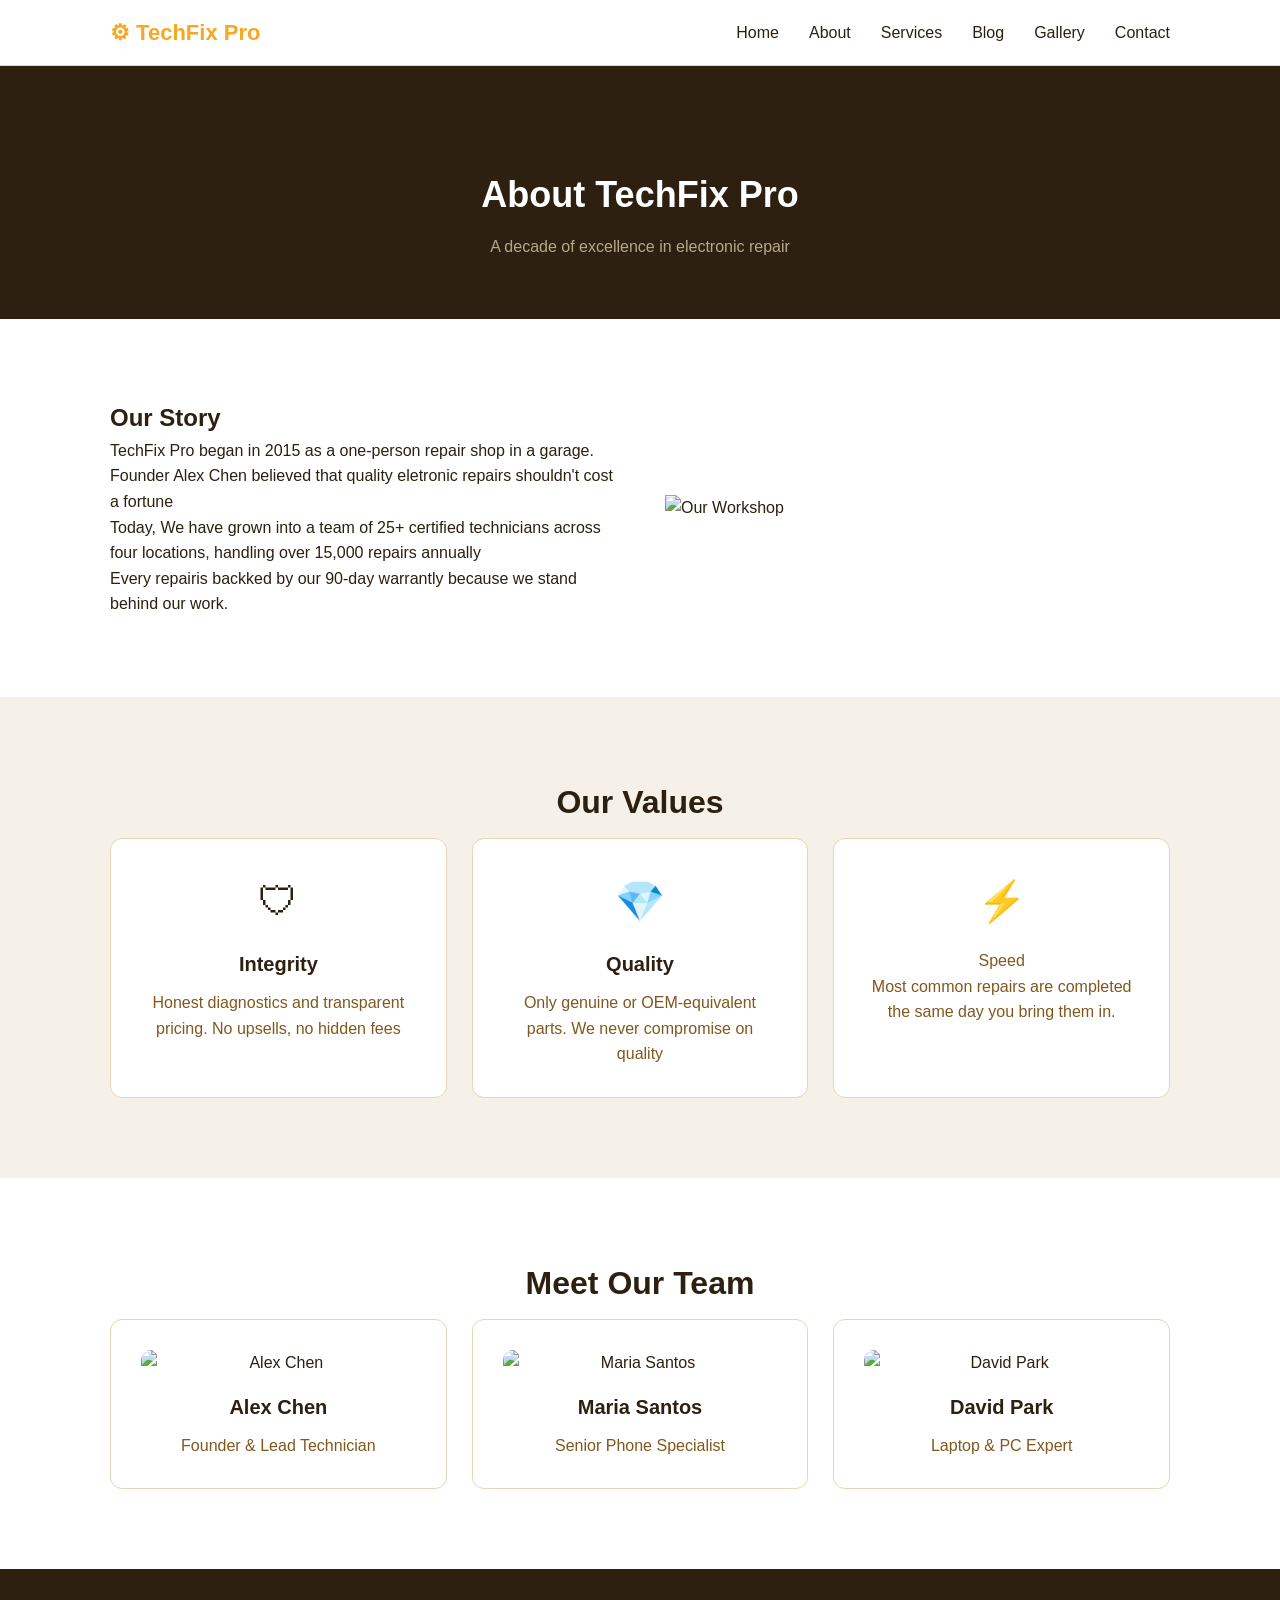
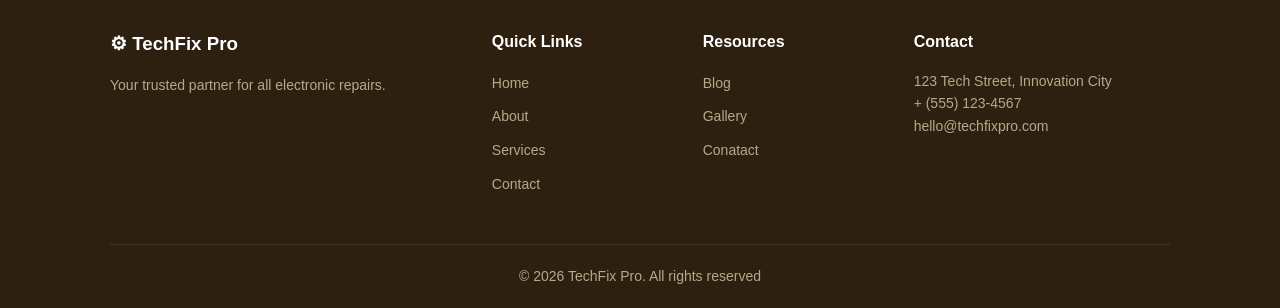
==== about.html @ e4a12e80 "Add files via upload" ====
<!DOCTYPE html>
<html lang="en">
<head>
    <meta charset="UTF-8">
    <meta name="viewport" content="width=device-width, initial-scale=1.0">
    <title>About Us - TechFix Pro</title>
     <link rel="stylesheet" href="style.css">
</head>
<body>
    
    <!-- Naviagtions -->
     <nav class="navbar">
        <div class="container nav-container">
            <a href="index.html" class="logo">&#9881; TechFix Pro</a>
            <ul class="nav-links">
                <li><a href="index.html">Home</a></li>
                <li><a href="about.html">About</a></li>
                <li><a href="services.html">Services</a></li>
                <li><a href="blog.html">Blog</a></li>
                <li><a href="gallery.html">Gallery</a></li>
                <li><a href="contact.html">Contact</a></li>
            </ul>
        </div>
     </nav>

     <!-- Header Section -->
      <header class="page-header">
        <div class="container">
            <h1>About TechFix Pro</h1>
            <p>A decade of excellence in electronic repair</p>
        </div>
      </header>

      <!-- Our Story Section -->
    <section class="section">
        <div class="container">
            <div class="two-col">
                <div>
                    <h2>Our Story</h2>
                    <p>TechFix Pro began in 2015 as a one-person repair shop in a garage. Founder Alex Chen believed that quality eletronic repairs shouldn't cost a fortune</p>
                    <p>Today, We have grown into a team of 25+ certified technicians across four locations, handling over 15,000 repairs annually</p>
                    <p>Every repairis backked by our 90-day warrantly because we stand behind our work.</p>
                </div>
                <div>
                    <img src="img/sbj jr.jpg" alt="Our Workshop">
                </div>
            </div>
        </div>
    </section>

    <!-- Our Values Section -->
     <section class="section" style="background: var(--light-gray);">
        <div class="container">
            <h2 class="section-title">Our Values</h2>
            <div class="card-grid three-col">
                <div class="card">
                    <div class="card-icon">&#128737;</div>
                    <h3>Integrity</h3>
                    <p>Honest diagnostics and transparent pricing. No upsells, no hidden fees</p>
                </div>
                <div class="card">
                    <div class="card-icon">&#128142;</div>
                    <h3>Quality</h3>
                    <p>Only genuine or OEM-equivalent parts. We never compromise on quality</p>
                </div>
                <div class="card">
                    <div class="card-icon">&#9889;</div>
                    <p>Speed</p>
                    <p>Most common repairs are completed the same day you bring them in.</p>
                </div>
            </div>
        </div>
     </section>
     
     <!-- Meet Our Team Section -->
    <section class="section">
        <div class="container">
            <h2 class="section-title">Meet Our Team</h2>
            <div class="card-grid three-col">
                <div class="card">
                    <img src="img/sbj jr5.jpg" alt="Alex Chen" style="border-radius: 10px; margin-bottom: 15px;">
                    <h3>Alex Chen</h3>
                    <p>Founder & Lead Technician</p>
                </div>
                <div class="card">
                    <img src="img/sbj jr 6.jpg" alt="Maria Santos" style="border-radius: 10px; margin-bottom: 15px;">
                    <h3>Maria Santos</h3>
                    <p>Senior Phone Specialist</p>
                </div>
                <div class="card">
                    <img src="img/sbj jr 7.jpg" alt="David Park" style="border-radius: 10px; margin-bottom: 15px;">
                    <h3>David Park</h3>
                    <p>Laptop & PC Expert</p>
                </div>
            </div>
        </div>
    </section>

    <!-- Footer Section -->
    <footer class="footer">
        <div class="container">
            <div class="footer-grid">
                <div class="footer-brand">
                    <h3>&#9881; TechFix Pro</h3>
                    <p>Your trusted partner for all electronic repairs.</p>
                </div>
                <div class="footer-links">
                    <h4>Quick Links</h4>
                    <ul>
                        <li><a href="index.html">Home</a></li>
                        <li><a href="about.html">About</a></li>
                        <li><a href="services.html">Services</a></li>
                        <li><a href="contact.html">Contact</a></li>
                    </ul>
                </div>
                <div class="footer-links">
                   <h4>Resources</h4>
                   <ul>
                      <li><a href="blog.html">Blog</a></li>
                      <li><a href="gallery.html">Gallery</a></li>
                      <li><a href="contact.html">Conatact</a></li>
                    </ul>
                </div>
                <div class="footer-contact">
                    <h4>Contact</h4>
                    <p>123 Tech Street, Innovation City</p>
                    <p>+ (555) 123-4567</p>
                    <p>hello@techfixpro.com</p>
                </div>
             </div>
             <div class="footer-bottom">
                <p>&copy; 2026 TechFix Pro. All rights reserved</p>
            </div>
        </div>
   </footer>

</body>
</html>
---- style.css ----
/* CSS Variables */
:root {
    --primary: #f8A725;
    --primary-dark: #c68623;
    --dark: #2d2010;
    --gray: #80581D;
    --light-gray: #f5f0e8;
    --white: #ffffff;
    --border: #e8d5b5;
}

/* Base Style */
*{
    margin: 0%;
    padding: 0%;
    box-sizing: border-box;
}

body {
    font-family: 'Segoe UI', Tahoma, Geneva, Verdana, sans-serif;
    color: var(--dark);
    line-height: 1.6;
}

img {
    max-width: 100%;
    display: block;
}

a {
    text-decoration: none;
    color: inherit;
}

/* Containers */
.container {
    max-width: 1100px;
    margin: 0 auto;
    padding: 0 20px;
}

/* Buttons */
.btn {
    display: inline-block;
    padding: 12px 28px;
    background: var(--primary);
    color: var(--white);
    border-radius: 6px;
    font-weight: 600;
    border: 2px solid var(--primary);
    margin: 5px;
}

.btn:hover{
    background: var(--primary-dark);
    border-color: var(--primary-dark);
}

.btn-outline{
    background: transparent;
    color: var(--white);
    border: 2px solid var(--white);
}

.btn-outline:hover{
    background: var(--white);
    color: var(--dark);
}

/* Naviagtion */
.navbar{
    background: var(--white);
    border-bottom: 1px solid var(--border);
    padding: 15px 0;
}

.nav-container {
    display: flex;
    justify-content: space-between;
    align-items: center;
}

.logo {
    font-size: 22px;
    font-weight: 800;
    color: var(--primary);
}

.nav-links{
    list-style: none;
    display: flex;
    gap: 30px;
}

.nav-links a{
    color: var(--dark);
    font-weight: 500;
}

.nav-links a:hover{
    color: var(--primary);
}

/* Hero Section */
.hero {
    background: linear-gradient(135deg, var(--dark) 0%, var(--gray) 100%);
    color: var(--white);
    text-align: center;
    padding: 100px 20px;
}

.hero h1{
    font-size: 42px;
    margin-bottom: 15px;
}

.hero p{
    font-size: 18px;
    max-width: 600px;
    margin: 0 auto 30px;
    opacity: 0.9;
}

/* Section Styles */
.section {
    padding: 80px 0;
}

.section-title {
    text-align: center;
    font-size: 32px;
    margin-bottom: 10px;
}

.section-subtitle{
    text-align: center;
    color: var(--gray);
    margin-bottom: 50px;
}

/* Card Grid */
.card-grid {
    display: grid;
    gap: 25px;
}

.three-col {
    grid-template-columns: repeat(3, 1fr);
}

.two-col {
    grid-template-columns: repeat(2, 1fr);
}

/* -----Cards-------- */
.card {
    background: var(--white);
    border: 1px solid var(--border);
    border-radius: 12px;
    padding: 30px;
    text-align: center;
}

.card:hover {
    box-shadow: 0 5px 20px rgba(45, 32, 16, 0.1);
}

.card-icon {
    font-size: 40px;
    margin-bottom: 15px;
}

.card h3 {
    font-size: 20px;
    margin-bottom: 10px;
}

.card p {
    color: var(--gray);
}

/* ----News Cards----- */
.new-card {
    padding: 0;
    overflow: hidden;
    text-align: left;
}

.new-card img {
    width: 100%;
    height: 200px;
    object-fit: cover;
}

.card-body {
    padding: 20px;
}

.tag {
    display: inline-block;
    background: var(--primary);
    color: var(--white);
    padding: 4px 12px;
    border-radius: 20px;
    font-size: 12px;
    font-weight: 600;
    text-transform: uppercase;
}

.card-body h3{
    margin: 10px 0;
}

.card-body a {
    color: var(--primary);
    font-weight: 600;
}

/* -----About Section------ */
.about-section {
    background: var(--light-gray);
}

.two-col {
    display: grid;
    grid-template-columns: 1fr 1fr;
    gap: 50px;
    align-items: center;
}

.about-text h2 {
    font-size: 32px;
    margin-bottom: 15px;
}

.about-text p {
    color: var(--gray);
    margin-bottom: 15px;
}

.feature-list {
    list-style: none;
    margin: 20px 0;
}

.feature-list li {
    padding: 8px 0;
    color: var(--dark);
}

.about-image img {
    border-radius: 12px;
    box-shadow: 0 10px 30px rgba(0, 0, 0, 0.1);
}

/* ----Newslettter----- */
.newsletter {
    background: var(--primary);
    color: var(--white);
    text-align: center;
    padding: 60px 20px;
}

.newsletter h2 {
    font-size: 28px;
    margin-bottom: 10px;
}

.newsletter p {
    margin-bottom: 25px;
    opacity: 0.9;
}

.newsletter form {
    display: flex;
    justify-content: center;
    gap: 10px;
    flex-wrap: wrap;
}

.newsletter input {
    padding: 12px 20px;
    border: none;
    border-radius: 6px;
    width: 300px;
    font-size: 16px;
}

/* ----Testimonials---- */
.testimonials {
    background: var(--light-gray);
}

.testimonials-card {
    text-align: left;
}

.quote {
    font-size: italic;
    color: var(--dark);
    margin-bottom: 15px;
}

.author {
    font-weight: 700;
    color: var(--primary-dark);
}

/* ---Cilents----- */
.cilents {
    text-align: center;
}

.cilent-logos {
    display: flex;
    justify-content: center;
    gap: 40px;
    flex-wrap: wrap;
    margin-top: 30px;
}

.cilent-logos span {
    font-size: 18px;
    font-weight: 700;
    color: var(--gray);
    opacity: 0.6;
}

/* --- Footer ----- */
.footer {
    background: var(--dark);
    color: var(--white);
    padding: 60px 0 20px;
}

.footer-grid {
    display: grid;
    grid-template-columns: 2fr 1fr 1fr 1.5fr;
    gap: 40px;
    margin-bottom: 40px;
}

.footer h3, .footer h4 {
    margin-bottom: 15px;
}

.footer p {
    color: #b8a88a;
    font-size: 14px;
}

.footer-links ul {
    list-style: none;
}

.footer-links li {
    margin-bottom: 8px;
}

.footer-links a {
    color: #b8a88a;
    font-size: 14px;
}

.footer-links a:hover {
    color: var(--primary);
}

.footer-bottom {
    border-top: 1px solid rgba(255, 255, 255, 0.1);
    padding-top: 20px;
    text-align: center;
}

/* -----Page Header (for innner pages)----- */
.page-header {
    background: var(--dark);
    color: var(--white);
    text-align: center;
    padding: 100px 20px 60px;
}

.page-header h1 {
    font-size: 36px;
    margin-bottom: 10px;
}

.page-header p {
    color: #b8a88a;
}

/* ----Services Page----- */
.service-detail {
    padding: 60px 0;
}

.service-detail:nth-child(even) {
    background: var(--light-gray);
}

.service-detail h2 {
    font-size: 26px;
    margin-bottom: 15px;
}

.service-detail p {
    color: var(--gray);
    margin-bottom: 15px;
}

.detail-list{
    list-style: none;
    margin: 15px 0 25px;
}


.detail-list li {
    padding: 6px 0;
    color: var(--dark);
}

.detail-list li::before {
    content: "¹4";
    color: var(--primary);
}

.price-tag {
    display: inline-block;
    background: var(--primary);
    color: var(--white);
    padding: 6px 16px;
    border-radius: 20px;
    font-weight: 700;
    font-size: 14px;
    margin-bottom: 15px ;
}

/* Pricing Cards */
.pricing-grid {
    display: grid;
    grid-template-columns: repeat(3, 1fr);
    gap: 25px;
    margin-top: 40px;
}

.pricing-card {
    background: var(--white);
    border: 2px solid var(--border);
    border-radius: 12px;
    padding: 35px 25px;
    text-align: center;
}

.pricing-card featured {
    border-color: var(--primary);
    position: relative;
}

.featured-badge {
    position: absolute;
    top: -12px;
    left: 50%;
    transform: translate(-50%);
    background: var(--primary);
    color: var(--white);
    padding: 5px 15px;
    border-radius: 20px;
    font-size: 12px;
    font-weight: 700;
}

.pricing-card .price {
    font-size: 36px;
    font-weight: 800;
    color: var(--primary);
}

.pricing-card .price span {
    font-size: 16px;
    color: var(--gray);
    font-weight: 400;
}

.pricing-features {
    list-style: none;
    text-align: left;
    margin: 20px 0;
}

.pricing-features li {
    padding: 10px 0;
    border-bottom: 1px solid var(--border);
    font-size: 14px;
}

/* --Blog Page---- */
.blog-grid {
    display: grid;
    grid-template-columns: 2fr 1fr;
    gap: 40px;
}

.blog-posts {
    display: flex;
    grid-template-columns: 1fr 2fr;
    flex-direction: column;
    gap: 0px;
    background: var(--white);
    border: 1px Solid var(--border);
    border-radius: 12px;
    overflow: hidden;
}

.blog-post img {
    width: 60%;
    height: 70%;
    object-fit: flex;
}

.blog-post-content {
    padding: 20px;
}

.sidebar {
    background: var(--white);
    border: 1px solid var(--border);
    border-radius: 12px;
    padding: 25px;
    height: fit-content;
}

.sidebar h3 {
    margin-bottom: 15px;
    padding-bottom: 10px;
}

.sidebar ul {
    list-style: none;
}

.sidebar li {
    padding: 8px 0;
    border-bottom: 1px solid var(--light-gray);
}

.sidebar a {
    color: var(--gray);
    font-size: 14px;
}

.sidebar a:hover {
    color: var(--primary);
}

/* ---Gallery Page--- */
.gallery-grid {
    display: grid;
    grid-template-columns: repeat(3, 1fr);
    gap: 15px;
}

.gallery-item {
    border-radius: grid;
    overflow: hidden;
}

.gallery-item img {
    width: 100%;
    height: 220px;
    object-fit: cover;
}

.gallery-item.wide {
    grid-column: span 2;
}

/* ---Contact Page----- */
.contact-grid {
    display: grid;
    grid-template-columns: 1fr 1.3fr;
    gap: 40px;
}

.contact-info-box {
    background: var(--white);
    border: 1px solid var(--border);
    border-radius: 12px;
    padding: 25px;
    margin-bottom: 20px;
}

.contact-info-box h3 {
    margin-bottom: 10px;
    color: var(--primary);
}

.contact-form {
    background: var(--white);
    border: 1px solid var(--border);
    border-radius: 12px;
    padding: 35px;
}

.form-group {
    margin-bottom: 20px;

}

.form-group label {
    display: block;
    margin-bottom: 6px;
    font-weight: 600;
    font-size: 14px;
}

.form-group input,
.form-group textarea,
.form-group select {
    width: 100%;
    padding: 12px;
    border: 1px solid var(--border);
    border-radius: 6px;
    font-size: 15px;
    font-family: inherit;
}

.form-group textarea {
    min-height:  120px;
    resize: vertical;
}

.form-row {
    display: grid;
    grid-template-columns: 1fr 1fr;
    gap: 15px;
}

/* ---FAQ---- */
.faq-item {
    background: var(--light-gray);
    border-radius: 10px;
    margin-bottom: 15px;
    padding: 20px;
}

.faq-item h3 {
    font-size: 16px;
    margin-bottom: 10px;
    color: var(--dark);
}

.faq-item p {
    color: var(--gray);
    font-size: 14px;
}

/* ====================================================================
   Responsive Design (mobile)
   ==================================================================== */

   @media(max-width: 768px) {
    .nav-links {
        display: none;
    }

    .hero h1 {
        font-size: 28px;
    }

    .three-col,
    .two-col,
    .pricing-grid,
    .gallery-grid,
    .blog-grid,
    .contact-grid,
    .footer-grid {
        grid-template-columns: 1fr;
    }

    .blog-post {
        grid-template-columns: 1fr;
    }

    .newsletter form {
        flex-direction: column;
        align-items: center;
    }

    .newsletter input {
        width: 100%;
        max-width: 300px;
    }

    .cilent-logos {
        gap: 20px;
    }

    .form-row {
        grid-template-columns: 1fr;
    }
   }
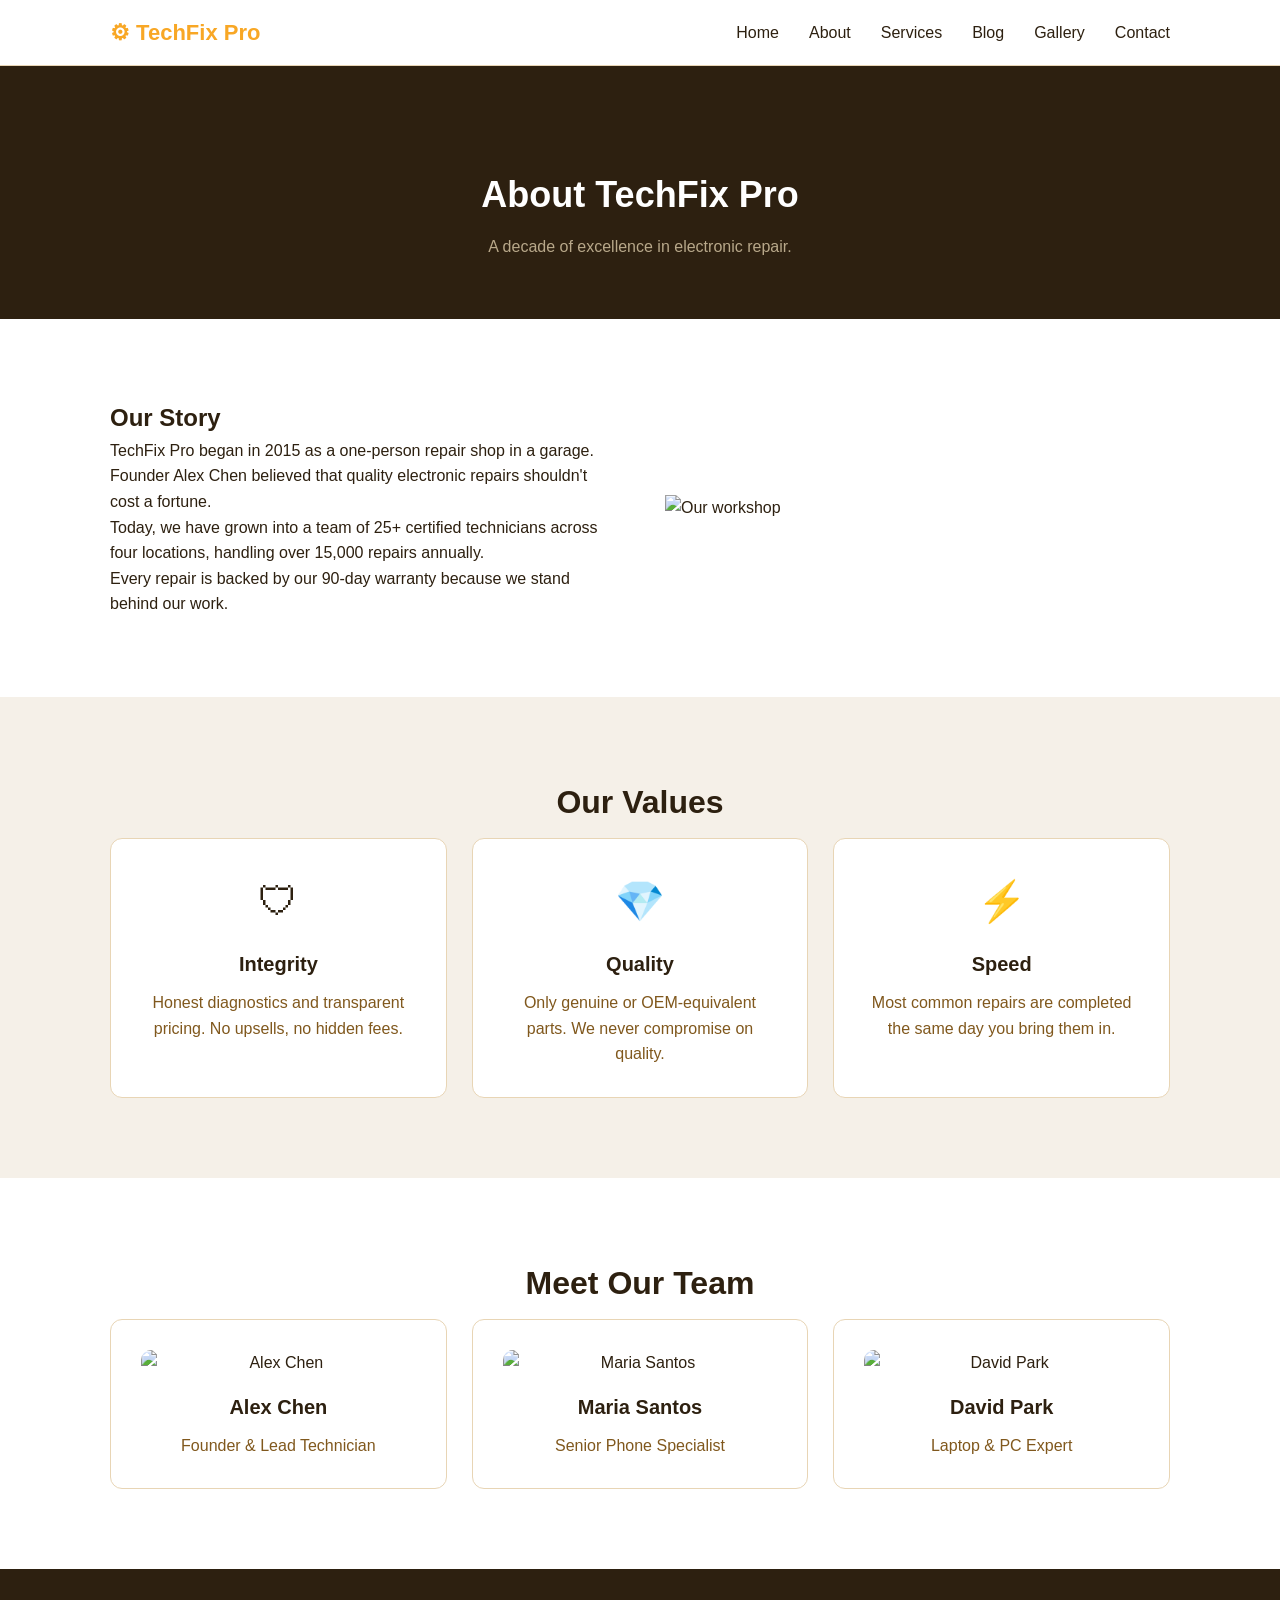
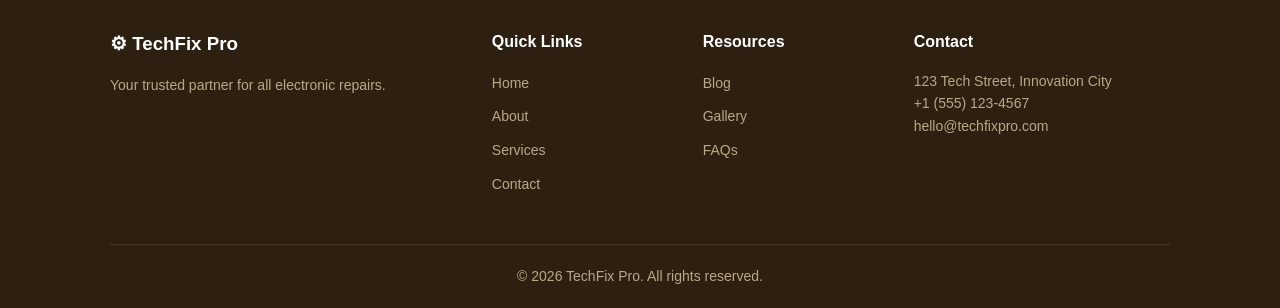
==== commit 2a7def24: "Add files via upload" ====
--- a/about.html
+++ b/about.html
@@ -1,15 +1,15 @@
+
 <!DOCTYPE html>
 <html lang="en">
 <head>
     <meta charset="UTF-8">
     <meta name="viewport" content="width=device-width, initial-scale=1.0">
     <title>About Us - TechFix Pro</title>
-     <link rel="stylesheet" href="style.css">
+    <link rel="stylesheet" href="style.css">
 </head>
 <body>
-    
-    <!-- Naviagtions -->
-     <nav class="navbar">
+
+    <nav class="navbar">
         <div class="container nav-container">
             <a href="index.html" class="logo">&#9881; TechFix Pro</a>
             <ul class="nav-links">
@@ -21,74 +21,70 @@
                 <li><a href="contact.html">Contact</a></li>
             </ul>
         </div>
-     </nav>
+    </nav>
 
-     <!-- Header Section -->
-      <header class="page-header">
+    <header class="page-header">
         <div class="container">
             <h1>About TechFix Pro</h1>
-            <p>A decade of excellence in electronic repair</p>
+            <p>A decade of excellence in electronic repair.</p>
         </div>
-      </header>
+    </header>
 
-      <!-- Our Story Section -->
     <section class="section">
         <div class="container">
             <div class="two-col">
                 <div>
                     <h2>Our Story</h2>
-                    <p>TechFix Pro began in 2015 as a one-person repair shop in a garage. Founder Alex Chen believed that quality eletronic repairs shouldn't cost a fortune</p>
-                    <p>Today, We have grown into a team of 25+ certified technicians across four locations, handling over 15,000 repairs annually</p>
-                    <p>Every repairis backked by our 90-day warrantly because we stand behind our work.</p>
+                    <p>TechFix Pro began in 2015 as a one-person repair shop in a garage. Founder Alex Chen believed that quality electronic repairs shouldn't cost a fortune.</p>
+                    <p>Today, we have grown into a team of 25+ certified technicians across four locations, handling over 15,000 repairs annually.</p>
+                    <p>Every repair is backed by our 90-day warranty because we stand behind our work.</p>
                 </div>
                 <div>
-                    <img src="img/sbj jr.jpg" alt="Our Workshop">
+                    <img src="img/screw.jpg" alt="Our workshop">
                 </div>
             </div>
         </div>
     </section>
 
-    <!-- Our Values Section -->
-     <section class="section" style="background: var(--light-gray);">
+    <section class="section" style="background: var(--light-gray);">
         <div class="container">
             <h2 class="section-title">Our Values</h2>
             <div class="card-grid three-col">
                 <div class="card">
                     <div class="card-icon">&#128737;</div>
                     <h3>Integrity</h3>
-                    <p>Honest diagnostics and transparent pricing. No upsells, no hidden fees</p>
+                    <p>Honest diagnostics and transparent pricing. No upsells, no hidden fees.</p>
                 </div>
                 <div class="card">
                     <div class="card-icon">&#128142;</div>
                     <h3>Quality</h3>
-                    <p>Only genuine or OEM-equivalent parts. We never compromise on quality</p>
+                    <p>Only genuine or OEM-equivalent parts. We never compromise on quality.</p>
                 </div>
                 <div class="card">
                     <div class="card-icon">&#9889;</div>
-                    <p>Speed</p>
+                    <h3>Speed</h3>
                     <p>Most common repairs are completed the same day you bring them in.</p>
                 </div>
             </div>
         </div>
-     </section>
-     
-     <!-- Meet Our Team Section -->
+    </section>
+
     <section class="section">
         <div class="container">
             <h2 class="section-title">Meet Our Team</h2>
             <div class="card-grid three-col">
                 <div class="card">
-                    <img src="img/sbj jr5.jpg" alt="Alex Chen" style="border-radius: 10px; margin-bottom: 15px;">
+                    <img src="img/Glass.jpg" alt="Alex Chen" style="border-radius: 10px; margin-bottom: 15px;">
                     <h3>Alex Chen</h3>
                     <p>Founder & Lead Technician</p>
                 </div>
                 <div class="card">
-                    <img src="img/sbj jr 6.jpg" alt="Maria Santos" style="border-radius: 10px; margin-bottom: 15px;">
+                    <img src="img/Mara.jpg" alt="Maria Santos" style="border-radius: 10px; margin-bottom: 15px;">
                     <h3>Maria Santos</h3>
                     <p>Senior Phone Specialist</p>
                 </div>
                 <div class="card">
-                    <img src="img/sbj jr 7.jpg" alt="David Park" style="border-radius: 10px; margin-bottom: 15px;">
+                    <img src="img/David.jpg" alt="David Park" style="border-radius: 10px; margin-bottom: 15px;">
                     <h3>David Park</h3>
                     <p>Laptop & PC Expert</p>
                 </div>
@@ -96,7 +92,6 @@
         </div>
     </section>
 
-    <!-- Footer Section -->
     <footer class="footer">
         <div class="container">
             <div class="footer-grid">
@@ -114,25 +109,25 @@
                     </ul>
                 </div>
                 <div class="footer-links">
-                   <h4>Resources</h4>
-                   <ul>
-                      <li><a href="blog.html">Blog</a></li>
-                      <li><a href="gallery.html">Gallery</a></li>
-                      <li><a href="contact.html">Conatact</a></li>
+                    <h4>Resources</h4>
+                    <ul>
+                        <li><a href="blog.html">Blog</a></li>
+                        <li><a href="gallery.html">Gallery</a></li>
+                        <li><a href="contact.html">FAQs</a></li>
                     </ul>
                 </div>
                 <div class="footer-contact">
                     <h4>Contact</h4>
                     <p>123 Tech Street, Innovation City</p>
-                    <p>+ (555) 123-4567</p>
+                    <p>+1 (555) 123-4567</p>
                     <p>hello@techfixpro.com</p>
                 </div>
-             </div>
-             <div class="footer-bottom">
-                <p>&copy; 2026 TechFix Pro. All rights reserved</p>
+            </div>
+            <div class="footer-bottom">
+                <p>&copy; 2026 TechFix Pro. All rights reserved.</p>
             </div>
         </div>
-   </footer>
+    </footer>
 
 </body>
 </html>
--- a/style.css
+++ b/style.css
@@ -1,18 +1,19 @@
-/* CSS Variables */
+
+/* ---- CSS Variables ---- */
 :root {
-    --primary: #f8A725;
-    --primary-dark: #c68623;
-    --dark: #2d2010;
+    --primary: #F8A725;
+    --primary-dark: #C68623;
+    --dark: #2D2010;
     --gray: #80581D;
     --light-gray: #f5f0e8;
     --white: #ffffff;
     --border: #e8d5b5;
 }
 
-/* Base Style */
-*{
-    margin: 0%;
-    padding: 0%;
+/* ---- Reset & Base Styles ---- */
+* {
+    margin: 0;
+    padding: 0;
     box-sizing: border-box;
 }
 
@@ -32,14 +33,14 @@
     color: inherit;
 }
 
-/* Containers */
+/* ---- Container ---- */
 .container {
     max-width: 1100px;
     margin: 0 auto;
     padding: 0 20px;
 }
 
-/* Buttons */
+/* ---- Buttons ---- */
 .btn {
     display: inline-block;
     padding: 12px 28px;
@@ -51,24 +52,24 @@
     margin: 5px;
 }
 
-.btn:hover{
+.btn:hover {
     background: var(--primary-dark);
     border-color: var(--primary-dark);
 }
 
-.btn-outline{
+.btn-outline {
     background: transparent;
     color: var(--white);
     border: 2px solid var(--white);
 }
 
-.btn-outline:hover{
+.btn-outline:hover {
     background: var(--white);
     color: var(--dark);
 }
 
-/* Naviagtion */
-.navbar{
+/* ---- Navigation ---- */
+.navbar {
     background: var(--white);
     border-bottom: 1px solid var(--border);
     padding: 15px 0;
@@ -86,22 +87,22 @@
     color: var(--primary);
 }
 
-.nav-links{
+.nav-links {
     list-style: none;
     display: flex;
     gap: 30px;
 }
 
-.nav-links a{
+.nav-links a {
     color: var(--dark);
     font-weight: 500;
 }
 
-.nav-links a:hover{
+.nav-links a:hover {
     color: var(--primary);
 }
 
-/* Hero Section */
+/* ---- Hero Section ---- */
 .hero {
     background: linear-gradient(135deg, var(--dark) 0%, var(--gray) 100%);
     color: var(--white);
@@ -109,19 +110,19 @@
     padding: 100px 20px;
 }
 
-.hero h1{
+.hero h1 {
     font-size: 42px;
     margin-bottom: 15px;
 }
 
-.hero p{
+.hero p {
     font-size: 18px;
     max-width: 600px;
     margin: 0 auto 30px;
     opacity: 0.9;
 }
 
-/* Section Styles */
+/* ---- Section Styles ---- */
 .section {
     padding: 80px 0;
 }
@@ -132,13 +133,13 @@
     margin-bottom: 10px;
 }
 
-.section-subtitle{
+.section-subtitle {
     text-align: center;
     color: var(--gray);
     margin-bottom: 50px;
 }
 
-/* Card Grid */
+/* ---- Card Grid ---- */
 .card-grid {
     display: grid;
     gap: 25px;
@@ -152,7 +153,7 @@
     grid-template-columns: repeat(2, 1fr);
 }
 
-/* -----Cards-------- */
+/* ---- Cards ---- */
 .card {
     background: var(--white);
     border: 1px solid var(--border);
@@ -179,14 +180,14 @@
     color: var(--gray);
 }
 
-/* ----News Cards----- */
-.new-card {
+/* ---- News Cards ---- */
+.news-card {
     padding: 0;
     overflow: hidden;
     text-align: left;
 }
 
-.new-card img {
+.news-card img {
     width: 100%;
     height: 200px;
     object-fit: cover;
@@ -207,7 +208,7 @@
     text-transform: uppercase;
 }
 
-.card-body h3{
+.card-body h3 {
     margin: 10px 0;
 }
 
@@ -216,7 +217,7 @@
     font-weight: 600;
 }
 
-/* -----About Section------ */
+/* ---- About Section ---- */
 .about-section {
     background: var(--light-gray);
 }
@@ -250,10 +251,10 @@
 
 .about-image img {
     border-radius: 12px;
-    box-shadow: 0 10px 30px rgba(0, 0, 0, 0.1);
-}
-
-/* ----Newslettter----- */
+    box-shadow: 0 10px 30px rgba(0,0,0,0.1);
+}
+
+/* ---- Newsletter ---- */
 .newsletter {
     background: var(--primary);
     color: var(--white);
@@ -286,17 +287,17 @@
     font-size: 16px;
 }
 
-/* ----Testimonials---- */
+/* ---- Testimonials ---- */
 .testimonials {
     background: var(--light-gray);
 }
 
-.testimonials-card {
+.testimonial-card {
     text-align: left;
 }
 
 .quote {
-    font-size: italic;
+    font-style: italic;
     color: var(--dark);
     margin-bottom: 15px;
 }
@@ -306,12 +307,12 @@
     color: var(--primary-dark);
 }
 
-/* ---Cilents----- */
-.cilents {
-    text-align: center;
-}
-
-.cilent-logos {
+/* ---- Clients ---- */
+.clients {
+    text-align: center;
+}
+
+.client-logos {
     display: flex;
     justify-content: center;
     gap: 40px;
@@ -319,14 +320,14 @@
     margin-top: 30px;
 }
 
-.cilent-logos span {
+.client-logos span {
     font-size: 18px;
     font-weight: 700;
     color: var(--gray);
     opacity: 0.6;
 }
 
-/* --- Footer ----- */
+/* ---- Footer ---- */
 .footer {
     background: var(--dark);
     color: var(--white);
@@ -367,12 +368,12 @@
 }
 
 .footer-bottom {
-    border-top: 1px solid rgba(255, 255, 255, 0.1);
+    border-top: 1px solid rgba(255,255,255,0.1);
     padding-top: 20px;
     text-align: center;
 }
 
-/* -----Page Header (for innner pages)----- */
+/* ---- Page Header (for inner pages) ---- */
 .page-header {
     background: var(--dark);
     color: var(--white);
@@ -389,7 +390,7 @@
     color: #b8a88a;
 }
 
-/* ----Services Page----- */
+/* ---- Services Page ---- */
 .service-detail {
     padding: 60px 0;
 }
@@ -408,11 +409,10 @@
     margin-bottom: 15px;
 }
 
-.detail-list{
+.detail-list {
     list-style: none;
     margin: 15px 0 25px;
 }
-
 
 .detail-list li {
     padding: 6px 0;
@@ -420,7 +420,7 @@
 }
 
 .detail-list li::before {
-    content: "¹4";
+    content: "¹4  ";
     color: var(--primary);
 }
 
@@ -432,10 +432,10 @@
     border-radius: 20px;
     font-weight: 700;
     font-size: 14px;
-    margin-bottom: 15px ;
-}
-
-/* Pricing Cards */
+    margin-bottom: 15px;
+}
+
+/* ---- Pricing Cards ---- */
 .pricing-grid {
     display: grid;
     grid-template-columns: repeat(3, 1fr);
@@ -451,7 +451,7 @@
     text-align: center;
 }
 
-.pricing-card featured {
+.pricing-card.featured {
     border-color: var(--primary);
     position: relative;
 }
@@ -460,7 +460,7 @@
     position: absolute;
     top: -12px;
     left: 50%;
-    transform: translate(-50%);
+    transform: translateX(-50%);
     background: var(--primary);
     color: var(--white);
     padding: 5px 15px;
@@ -493,7 +493,7 @@
     font-size: 14px;
 }
 
-/* --Blog Page---- */
+/* ---- Blog Page ---- */
 .blog-grid {
     display: grid;
     grid-template-columns: 2fr 1fr;
@@ -501,20 +501,24 @@
 }
 
 .blog-posts {
-    display: flex;
+    display: grid;
+    gap: 30px;
+}
+
+.blog-post {
+    display: grid;
     grid-template-columns: 1fr 2fr;
-    flex-direction: column;
-    gap: 0px;
+    gap: 20px;
     background: var(--white);
-    border: 1px Solid var(--border);
+    border: 1px solid var(--border);
     border-radius: 12px;
     overflow: hidden;
 }
 
 .blog-post img {
-    width: 60%;
-    height: 70%;
-    object-fit: flex;
+    width: 100%;
+    height: 100%;
+    object-fit: cover;
 }
 
 .blog-post-content {
@@ -532,6 +536,7 @@
 .sidebar h3 {
     margin-bottom: 15px;
     padding-bottom: 10px;
+    border-bottom: 2px solid var(--light-gray);
 }
 
 .sidebar ul {
@@ -552,7 +557,7 @@
     color: var(--primary);
 }
 
-/* ---Gallery Page--- */
+/* ---- Gallery Page ---- */
 .gallery-grid {
     display: grid;
     grid-template-columns: repeat(3, 1fr);
@@ -560,7 +565,7 @@
 }
 
 .gallery-item {
-    border-radius: grid;
+    border-radius: 10px;
     overflow: hidden;
 }
 
@@ -574,7 +579,7 @@
     grid-column: span 2;
 }
 
-/* ---Contact Page----- */
+/* ---- Contact Page ---- */
 .contact-grid {
     display: grid;
     grid-template-columns: 1fr 1.3fr;
@@ -603,7 +608,6 @@
 
 .form-group {
     margin-bottom: 20px;
-
 }
 
 .form-group label {
@@ -625,7 +629,7 @@
 }
 
 .form-group textarea {
-    min-height:  120px;
+    min-height: 120px;
     resize: vertical;
 }
 
@@ -635,7 +639,7 @@
     gap: 15px;
 }
 
-/* ---FAQ---- */
+/* ---- FAQ ---- */
 .faq-item {
     background: var(--light-gray);
     border-radius: 10px;
@@ -654,11 +658,11 @@
     font-size: 14px;
 }
 
-/* ====================================================================
-   Responsive Design (mobile)
-   ==================================================================== */
-
-   @media(max-width: 768px) {
+/* ============================================
+   Responsive Design (Mobile)
+   ============================================ */
+
+@media (max-width: 768px) {
     .nav-links {
         display: none;
     }
@@ -691,11 +695,11 @@
         max-width: 300px;
     }
 
-    .cilent-logos {
+    .client-logos {
         gap: 20px;
     }
 
     .form-row {
         grid-template-columns: 1fr;
     }
-   }+}
